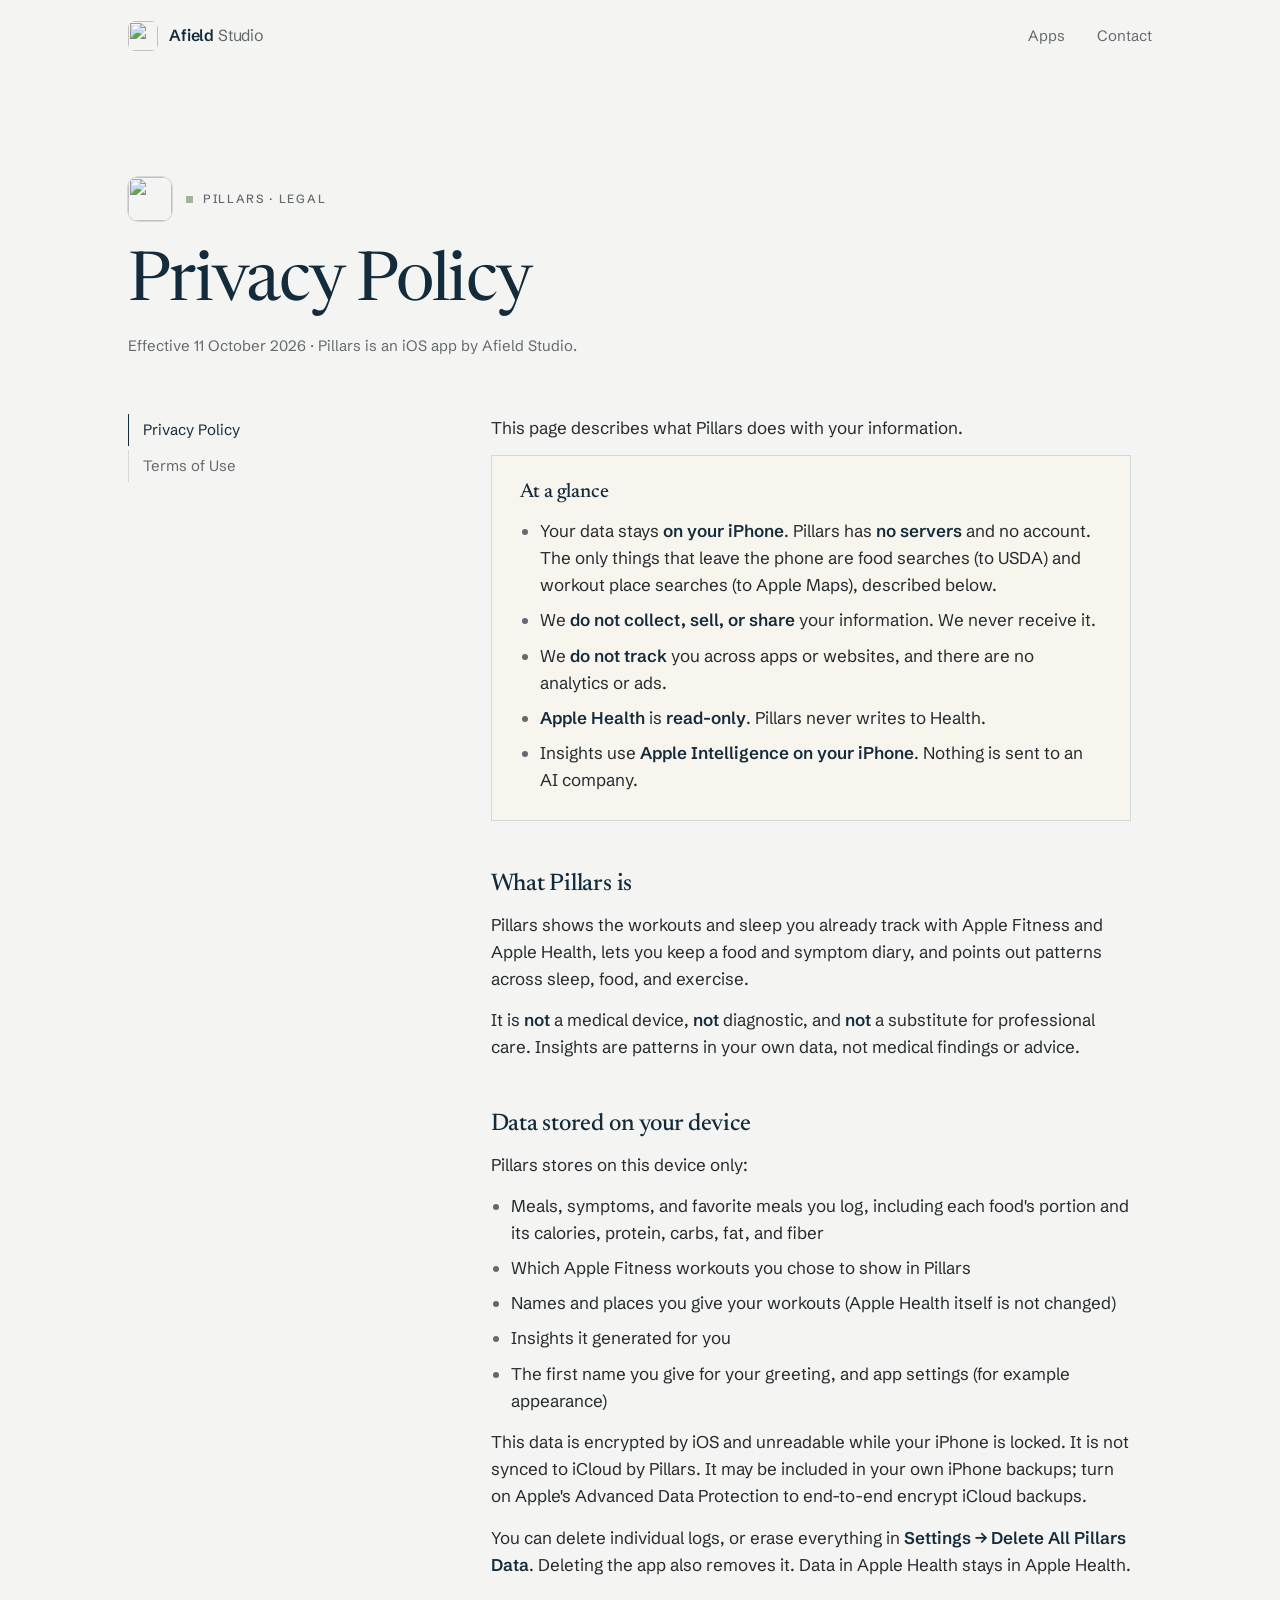
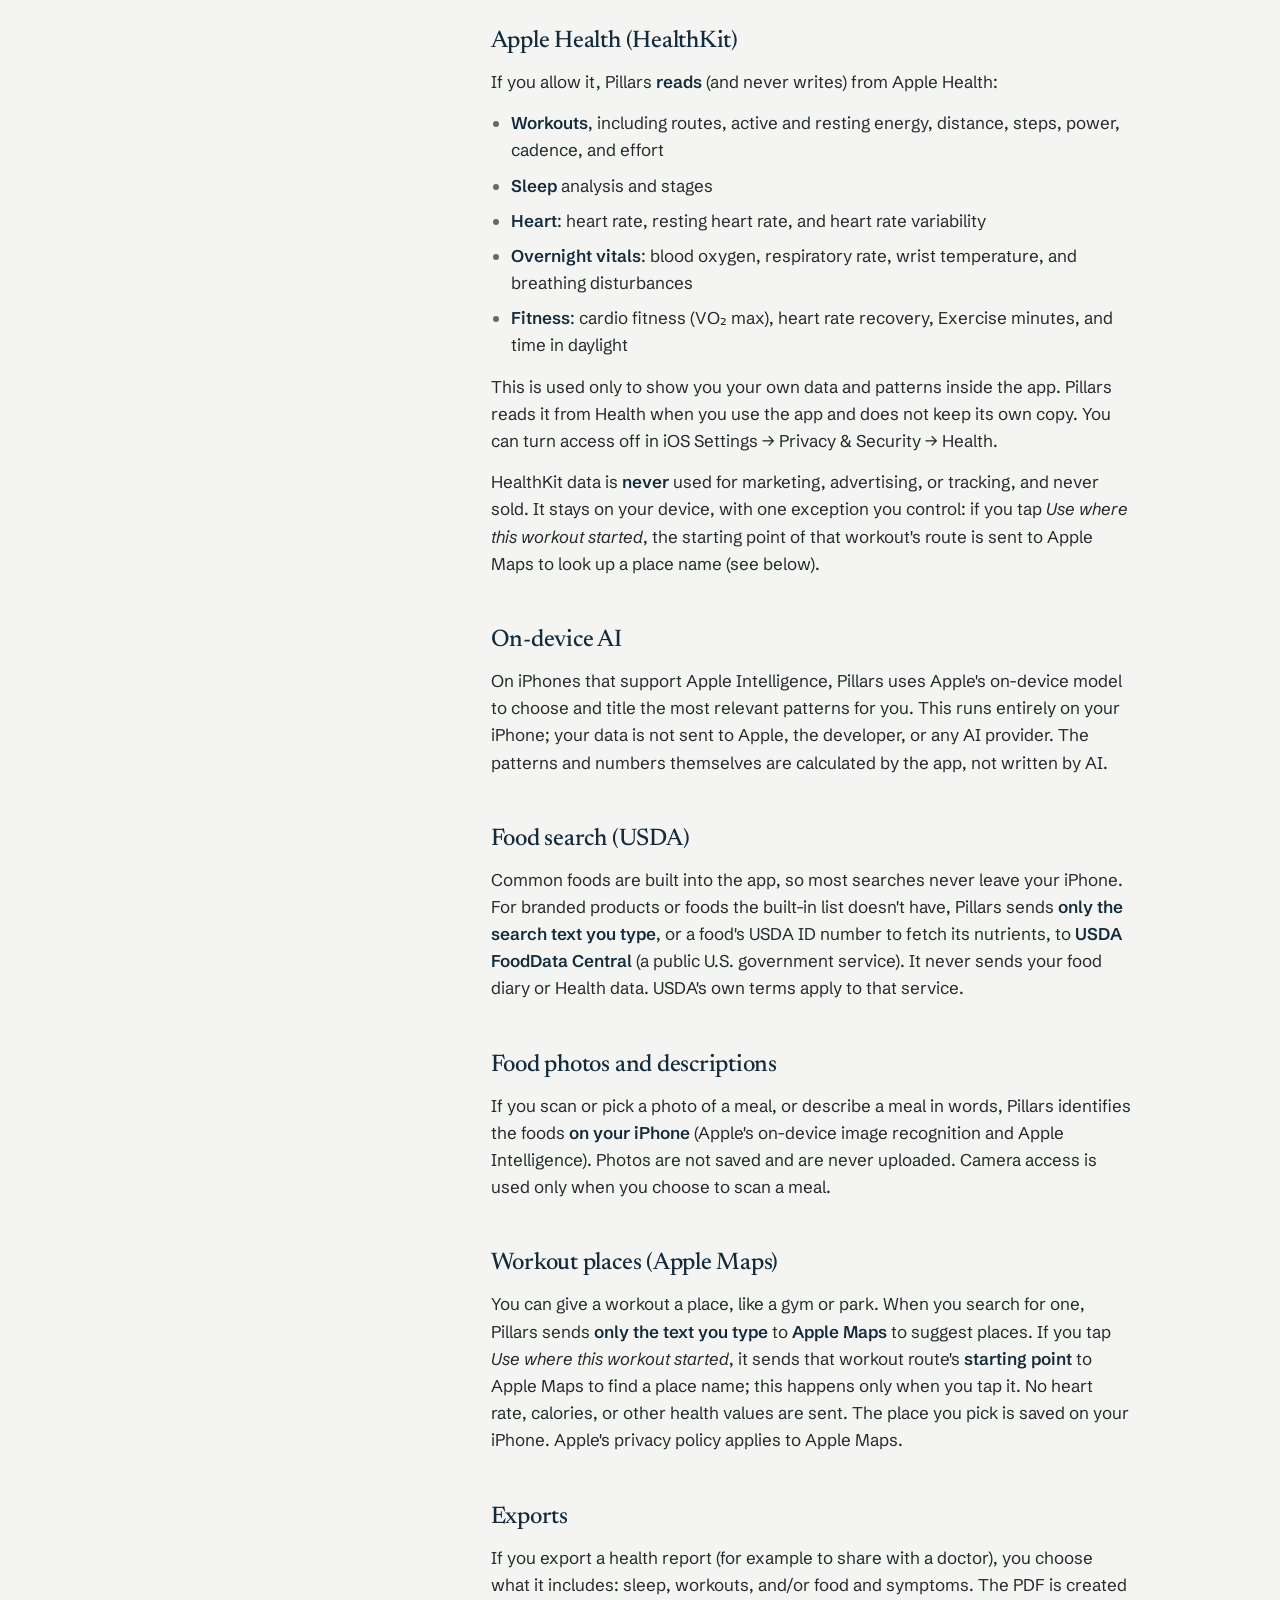
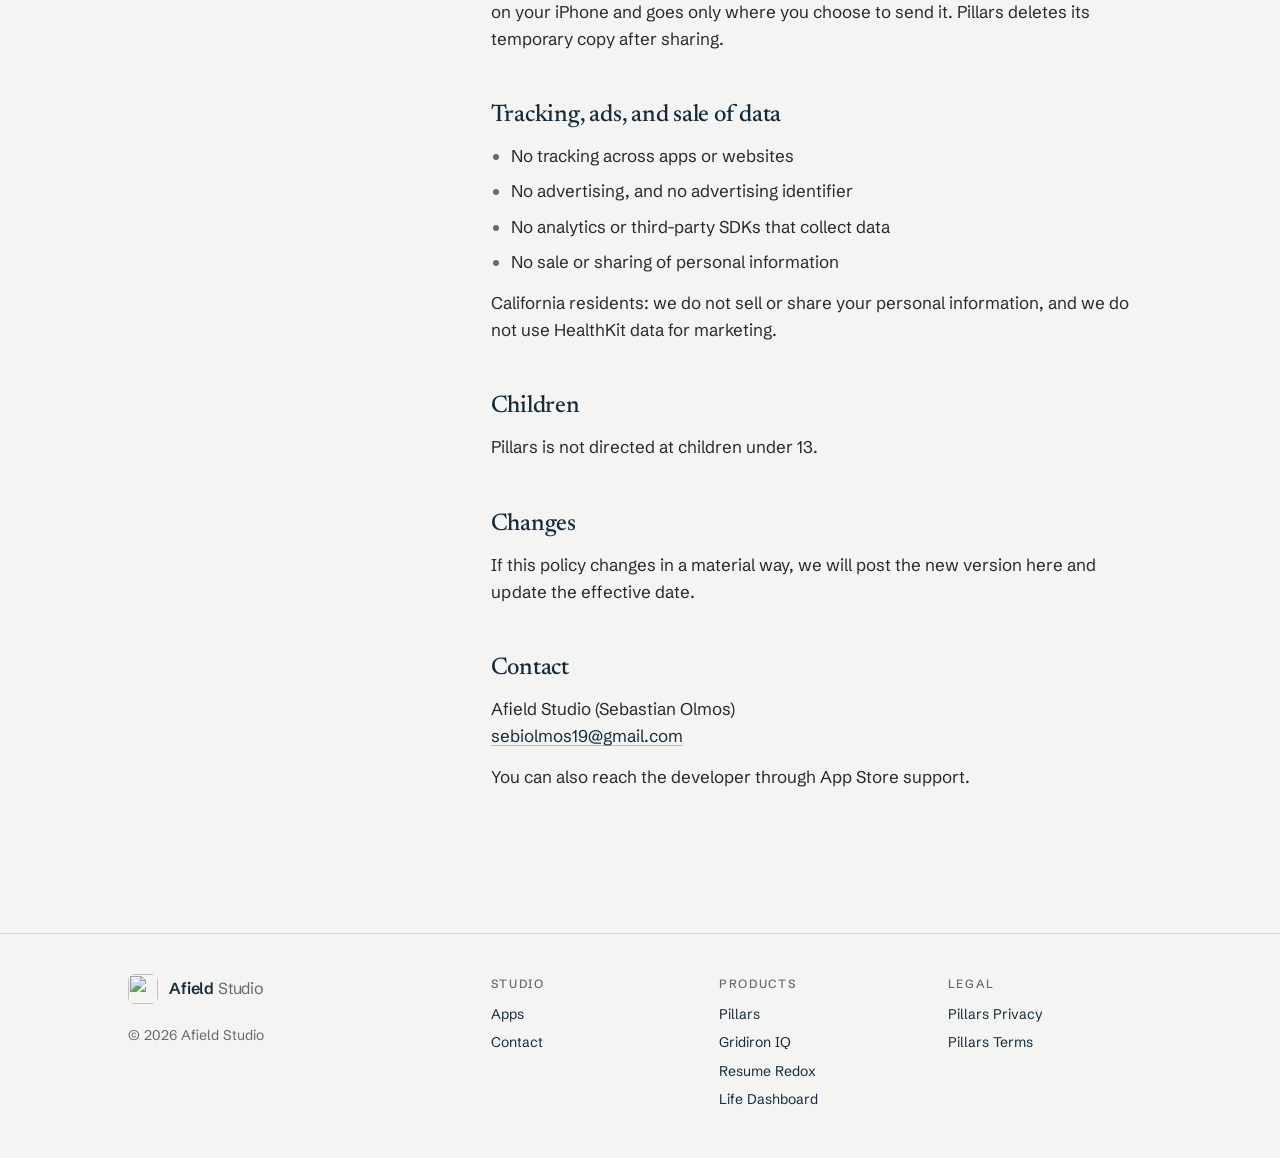
==== pillars/privacy/index.html @ 69699049 "Redesign homepage: intro first, one band per app The homepage opens with a one-line intro and email," ====
<!DOCTYPE html>
<html lang="en">
<head>
<meta charset="UTF-8" />
<meta name="viewport" content="width=device-width, initial-scale=1" />
<title>Privacy Policy · Pillars · Afield Studio</title>
<meta name="description" content="Privacy Policy for Pillars, an iOS app by Afield Studio." />
<meta name="theme-color" content="#f4f5f2" media="(prefers-color-scheme: light)" />
<meta name="theme-color" content="#0f1a21" media="(prefers-color-scheme: dark)" />
<link rel="icon" href="../../favicon.svg" type="image/svg+xml" />
<link rel="apple-touch-icon" href="../../apple-touch-icon.png" />
<link rel="preconnect" href="https://fonts.googleapis.com" />
<link rel="preconnect" href="https://fonts.gstatic.com" crossorigin />
<link href="https://fonts.googleapis.com/css2?family=Newsreader:opsz,wght@6..72,400;6..72,500&family=Schibsted+Grotesk:wght@400;500;600&display=swap" rel="stylesheet" />
<link rel="stylesheet" href="../../assets/css/site.css" />
</head>
<body>
<a class="skip" href="#main">Skip to content</a>

<header class="site-header">
  <div class="wrap">
    <a class="wordmark" href="../../" aria-label="Afield Studio, home">
      <img src="../../assets/img/afield-icon.svg" alt="" width="30" height="30" />
      <span>Afield <i>Studio</i></span>
    </a>
    <nav class="nav" aria-label="Primary">
      <a href="../../#apps">Apps</a>
      <a href="../../#contact">Contact</a>
    </nav>
  </div>
</header>

<main id="main" class="wrap">
  <header class="doc-head">
    <div class="crumb">
      <img src="../../assets/img/pillars-icon.png" alt="" width="44" height="44" />
      <span class="label">Pillars · Legal</span>
    </div>
    <h1>Privacy Policy</h1>
    <p class="effective">Effective 11 October 2026 · Pillars is an iOS app by Afield Studio.</p>
  </header>

  <div class="doc-layout">
    <nav class="doc-tabs" aria-label="Pillars legal pages">
        <a href="../privacy/" aria-current="page">Privacy Policy</a>
        <a href="../terms/">Terms of Use</a>
    </nav>
    <article class="doc">
  <p>This page describes what Pillars does with your information.</p>

  <div class="glance">
  <h2>At a glance</h2>
  <ul>
    <li>Your data stays <strong>on your iPhone</strong>. Pillars has <strong>no servers</strong> and no account. The only things that leave the phone are food searches (to USDA) and workout place searches (to Apple Maps), described below.</li>
    <li>We <strong>do not collect, sell, or share</strong> your information. We never receive it.</li>
    <li>We <strong>do not track</strong> you across apps or websites, and there are no analytics or ads.</li>
    <li><strong>Apple Health</strong> is <strong>read-only</strong>. Pillars never writes to Health.</li>
    <li>Insights use <strong>Apple Intelligence on your iPhone</strong>. Nothing is sent to an AI company.</li>
  </ul>
  </div>

  <h2>What Pillars is</h2>
  <p>Pillars shows the workouts and sleep you already track with Apple Fitness and Apple Health, lets you keep a food and symptom diary, and points out patterns across sleep, food, and exercise.</p>
  <p>It is <strong>not</strong> a medical device, <strong>not</strong> diagnostic, and <strong>not</strong> a substitute for professional care. Insights are patterns in your own data, not medical findings or advice.</p>

  <h2>Data stored on your device</h2>
  <p>Pillars stores on this device only:</p>
  <ul>
    <li>Meals, symptoms, and favorite meals you log, including each food's portion and its calories, protein, carbs, fat, and fiber</li>
    <li>Which Apple Fitness workouts you chose to show in Pillars</li>
    <li>Names and places you give your workouts (Apple Health itself is not changed)</li>
    <li>Insights it generated for you</li>
    <li>The first name you give for your greeting, and app settings (for example appearance)</li>
  </ul>
  <p>This data is encrypted by iOS and unreadable while your iPhone is locked. It is not synced to iCloud by Pillars. It may be included in your own iPhone backups; turn on Apple's Advanced Data Protection to end-to-end encrypt iCloud backups.</p>
  <p>You can delete individual logs, or erase everything in <strong>Settings → Delete All Pillars Data</strong>. Deleting the app also removes it. Data in Apple Health stays in Apple Health.</p>

  <h2>Apple Health (HealthKit)</h2>
  <p>If you allow it, Pillars <strong>reads</strong> (and never writes) from Apple Health:</p>
  <ul>
    <li><strong>Workouts</strong>, including routes, active and resting energy, distance, steps, power, cadence, and effort</li>
    <li><strong>Sleep</strong> analysis and stages</li>
    <li><strong>Heart</strong>: heart rate, resting heart rate, and heart rate variability</li>
    <li><strong>Overnight vitals</strong>: blood oxygen, respiratory rate, wrist temperature, and breathing disturbances</li>
    <li><strong>Fitness</strong>: cardio fitness (VO₂ max), heart rate recovery, Exercise minutes, and time in daylight</li>
  </ul>
  <p>This is used only to show you your own data and patterns inside the app. Pillars reads it from Health when you use the app and does not keep its own copy. You can turn access off in iOS Settings → Privacy &amp; Security → Health.</p>
  <p>HealthKit data is <strong>never</strong> used for marketing, advertising, or tracking, and never sold. It stays on your device, with one exception you control: if you tap <em>Use where this workout started</em>, the starting point of that workout's route is sent to Apple Maps to look up a place name (see below).</p>

  <h2>On-device AI</h2>
  <p>On iPhones that support Apple Intelligence, Pillars uses Apple's on-device model to choose and title the most relevant patterns for you. This runs entirely on your iPhone; your data is not sent to Apple, the developer, or any AI provider. The patterns and numbers themselves are calculated by the app, not written by AI.</p>

  <h2>Food search (USDA)</h2>
  <p>Common foods are built into the app, so most searches never leave your iPhone. For branded products or foods the built-in list doesn't have, Pillars sends <strong>only the search text you type</strong>, or a food's USDA ID number to fetch its nutrients, to <strong>USDA FoodData Central</strong> (a public U.S. government service). It never sends your food diary or Health data. USDA's own terms apply to that service.</p>

  <h2>Food photos and descriptions</h2>
  <p>If you scan or pick a photo of a meal, or describe a meal in words, Pillars identifies the foods <strong>on your iPhone</strong> (Apple's on-device image recognition and Apple Intelligence). Photos are not saved and are never uploaded. Camera access is used only when you choose to scan a meal.</p>

  <h2>Workout places (Apple Maps)</h2>
  <p>You can give a workout a place, like a gym or park. When you search for one, Pillars sends <strong>only the text you type</strong> to <strong>Apple Maps</strong> to suggest places. If you tap <em>Use where this workout started</em>, it sends that workout route's <strong>starting point</strong> to Apple Maps to find a place name; this happens only when you tap it. No heart rate, calories, or other health values are sent. The place you pick is saved on your iPhone. Apple's privacy policy applies to Apple Maps.</p>

  <h2>Exports</h2>
  <p>If you export a health report (for example to share with a doctor), you choose what it includes: sleep, workouts, and/or food and symptoms. The PDF is created on your iPhone and goes only where you choose to send it. Pillars deletes its temporary copy after sharing.</p>

  <h2>Tracking, ads, and sale of data</h2>
  <ul>
    <li>No tracking across apps or websites</li>
    <li>No advertising, and no advertising identifier</li>
    <li>No analytics or third-party SDKs that collect data</li>
    <li>No sale or sharing of personal information</li>
  </ul>
  <p>California residents: we do not sell or share your personal information, and we do not use HealthKit data for marketing.</p>

  <h2>Children</h2>
  <p>Pillars is not directed at children under 13.</p>

  <h2>Changes</h2>
  <p>If this policy changes in a material way, we will post the new version here and update the effective date.</p>

  <h2>Contact</h2>
  <p>Afield Studio (Sebastian Olmos)<br /><a href="mailto:sebiolmos19@gmail.com">sebiolmos19@gmail.com</a></p>
  <p>You can also reach the developer through App Store support.</p>
    </article>
  </div>
</main>

<footer class="site-footer">
  <div class="wrap">
    <div class="footer-brand">
      <a class="wordmark" href="../../" aria-label="Afield Studio, home">
        <img src="../../assets/img/afield-icon.svg" alt="" width="30" height="30" />
        <span>Afield <i>Studio</i></span>
      </a>
      <p>© <span data-year>2026</span> Afield Studio</p>
    </div>
    <div class="footer-cols">
      <div>
        <h2>Studio</h2>
        <ul>
          <li><a href="../../#apps">Apps</a></li>
          <li><a href="../../#contact">Contact</a></li>
        </ul>
      </div>
      <div>
        <h2>Products</h2>
        <ul>
          <li><a href="../../#pillars">Pillars</a></li>
          <li><a href="../../#gridiron-iq">Gridiron IQ</a></li>
          <li><a href="../../#resume-redox">Resume Redox</a></li>
          <li><a href="../../#life-dashboard">Life Dashboard</a></li>
        </ul>
      </div>
      <div>
        <h2>Legal</h2>
        <ul>
          <li><a href="../privacy/">Pillars Privacy</a></li>
          <li><a href="../terms/">Pillars Terms</a></li>
        </ul>
      </div>
    </div>
  </div>
</footer>
<script src="../../assets/js/main.js"></script>
</body>
</html>
---- assets/css/site.css ----
/* Afield Studio — styles for the product legal pages. The homepage uses home.css. */
:root {
  --cream: #f3efe6;
  --cream-raised: #f8f5ee;
  --navy: #142b3b;
  --sage: #a4b3a0;
  --charcoal: #252a2d;
  --gray: #646a6b;
  --line: rgba(20, 43, 59, 0.14);
  --line-strong: rgba(20, 43, 59, 0.28);

  --bg: #f4f5f2;
  --bg-raised: var(--cream-raised);
  --ink: var(--navy);
  --ink-body: var(--charcoal);
  --ink-soft: var(--gray);

  --serif: "Newsreader", "Iowan Old Style", Georgia, serif;
  --sans: "Schibsted Grotesk", "Helvetica Neue", Arial, sans-serif;

  --page: 1120px;
  --gutter: clamp(16px, 5vw, 48px);
  --ease: cubic-bezier(.2, .7, .2, 1);
  color-scheme: light;
}
@media (prefers-color-scheme: dark) {
  :root {
    --bg: #0f1a21;
    --bg-raised: #142534;
    --ink: #f3efe6;
    --ink-body: #dcd8cf;
    --ink-soft: #9ba3a3;
    --line: rgba(243, 239, 230, 0.12);
    --line-strong: rgba(243, 239, 230, 0.26);
    color-scheme: dark;
  }
}

*, *::before, *::after { box-sizing: border-box; }
html { scroll-behavior: smooth; scroll-padding-top: 88px; }
body {
  margin: 0;
  background: var(--bg);
  color: var(--ink-body);
  font-family: var(--sans);
  font-size: 17px;
  line-height: 1.6;
  -webkit-font-smoothing: antialiased;
  text-rendering: optimizeLegibility;
}
img { display: block; max-width: 100%; }
a { color: inherit; }
:focus-visible { outline: 2px solid var(--ink); outline-offset: 3px; border-radius: 2px; }
::selection { background: var(--sage); color: var(--navy); }

.wrap { max-width: var(--page); margin: 0 auto; padding: 0 var(--gutter); }
.skip {
  position: absolute; left: var(--gutter); top: -60px; z-index: 20;
  background: var(--ink); color: var(--bg); padding: 8px 14px; text-decoration: none; font-size: 14px;
}
.skip:focus { top: 12px; }

/* Small uppercase label; the sage square echoes the logo's centre. */
.label {
  display: inline-flex; align-items: center; gap: 10px;
  font-size: 12px; font-weight: 500; letter-spacing: .14em; text-transform: uppercase; color: var(--ink-soft);
}
.label::before { content: ""; width: 7px; height: 7px; background: var(--sage); flex: none; }

/* ---------- Header ---------- */
.site-header {
  position: sticky; top: 0; z-index: 10;
  background: var(--bg);
  border-bottom: 1px solid transparent;
  transition: border-color .3s var(--ease);
}
.site-header.scrolled { border-bottom-color: var(--line); }
.site-header .wrap { display: flex; align-items: center; justify-content: space-between; height: 72px; }

.wordmark { display: inline-flex; align-items: center; gap: 11px; text-decoration: none; color: var(--ink); }
.wordmark img { width: 30px; height: 30px; border-radius: 7px; }
.wordmark span { font-size: 16px; font-weight: 600; letter-spacing: -0.01em; }
.wordmark span i { font-style: normal; font-weight: 400; color: var(--ink-soft); }

.nav { display: flex; align-items: center; gap: clamp(18px, 3vw, 32px); }
.nav a { font-size: 15px; text-decoration: none; color: var(--ink-soft); transition: color .2s var(--ease); }
.nav a:hover, .nav a[aria-current="page"] { color: var(--ink); }
.ext::after { content: "↗"; display: inline-block; margin-left: 3px; font-size: .85em; transition: transform .25s var(--ease); }
a:hover > .ext::after, .ext:hover::after { transform: translate(2px, -2px); }

/* ---------- Footer ---------- */
.site-footer { border-top: 1px solid var(--line); padding: 40px 0 48px; font-size: 14px; color: var(--ink-soft); }
.site-footer .wrap { display: grid; grid-template-columns: 1fr 2fr; gap: 32px; }
.footer-cols { display: grid; grid-template-columns: repeat(3, minmax(0, 1fr)); gap: 24px; }
.footer-cols h2 { margin: 0 0 10px; font-size: 12px; font-weight: 500; letter-spacing: .14em; text-transform: uppercase; }
.footer-cols ul { margin: 0; padding: 0; list-style: none; display: grid; gap: 6px; }
.footer-cols a { color: var(--ink); text-decoration: none; }
.footer-cols a:hover { text-decoration: underline; text-underline-offset: 3px; }
.footer-brand p { margin: 14px 0 0; }

/* ---------- Legal pages ---------- */
.doc-head { padding: clamp(56px, 9vw, 104px) 0 clamp(36px, 5vw, 56px); }
.doc-head .crumb { display: flex; align-items: center; gap: 14px; }
.doc-head .crumb img { width: 44px; height: 44px; border-radius: 11px; box-shadow: 0 0 0 1px var(--line); }
.doc-head h1 {
  font-family: var(--serif); font-weight: 400; color: var(--ink);
  font-size: clamp(40px, 6vw, 68px); line-height: 1.04; letter-spacing: -0.025em; margin: 28px 0 14px;
}
.doc-head .effective { margin: 0; font-size: 15px; color: var(--ink-soft); }
.doc-layout { display: grid; grid-template-columns: 1fr 2fr; gap: 32px; padding-bottom: clamp(72px, 10vw, 128px); }
.doc-tabs { position: sticky; top: 104px; align-self: start; display: grid; gap: 4px; font-size: 15px; }
.doc-tabs a { text-decoration: none; color: var(--ink-soft); padding: 4px 0 4px 14px; border-left: 1px solid var(--line); }
.doc-tabs a:hover { color: var(--ink); }
.doc-tabs a[aria-current="page"] { color: var(--ink); border-left-color: var(--ink); }

.doc { max-width: 64ch; }
.doc > :first-child { margin-top: 0; }
.doc h2 {
  font-family: var(--serif); font-weight: 500; color: var(--ink);
  font-size: 24px; line-height: 1.25; letter-spacing: -0.01em; margin: 48px 0 12px;
}
.doc p, .doc ul, .doc ol { margin: 0 0 14px; }
.doc ul, .doc ol { padding-left: 1.2em; }
.doc li { margin-bottom: 8px; }
.doc li::marker { color: var(--ink-soft); }
.doc strong { color: var(--ink); font-weight: 600; }
.doc a { color: var(--ink); text-underline-offset: 3px; text-decoration-color: var(--line-strong); }
.doc a:hover { text-decoration-color: currentColor; }
.doc .glance {
  background: var(--bg-raised); border: 1px solid var(--line); padding: 24px 28px 12px; margin-bottom: 8px;
}
.doc .glance h2 { margin-top: 0; font-size: 20px; }

/* ---------- Responsive ---------- */
@media (max-width: 860px) {
  .site-footer .wrap, .doc-layout { grid-template-columns: 1fr; }
  .doc-tabs { position: static; display: flex; gap: 22px; border-bottom: 1px solid var(--line); }
  .doc-tabs a { border-left: 0; padding: 0 0 10px; margin-bottom: -1px; border-bottom: 1px solid transparent; }
  .doc-tabs a[aria-current="page"] { border-bottom-color: var(--ink); }
}
@media (max-width: 520px) {
  body { font-size: 16px; }
  .site-header .wrap { height: 64px; }
  .nav { gap: 16px; }
  .nav a { font-size: 14px; }
  .footer-cols { grid-template-columns: repeat(2, minmax(0, 1fr)); }
  .doc .glance { padding: 20px 18px 8px; }
}
@media (prefers-reduced-motion: reduce) {
  html { scroll-behavior: auto; }
  *, *::before, *::after { transition: none !important; }
}
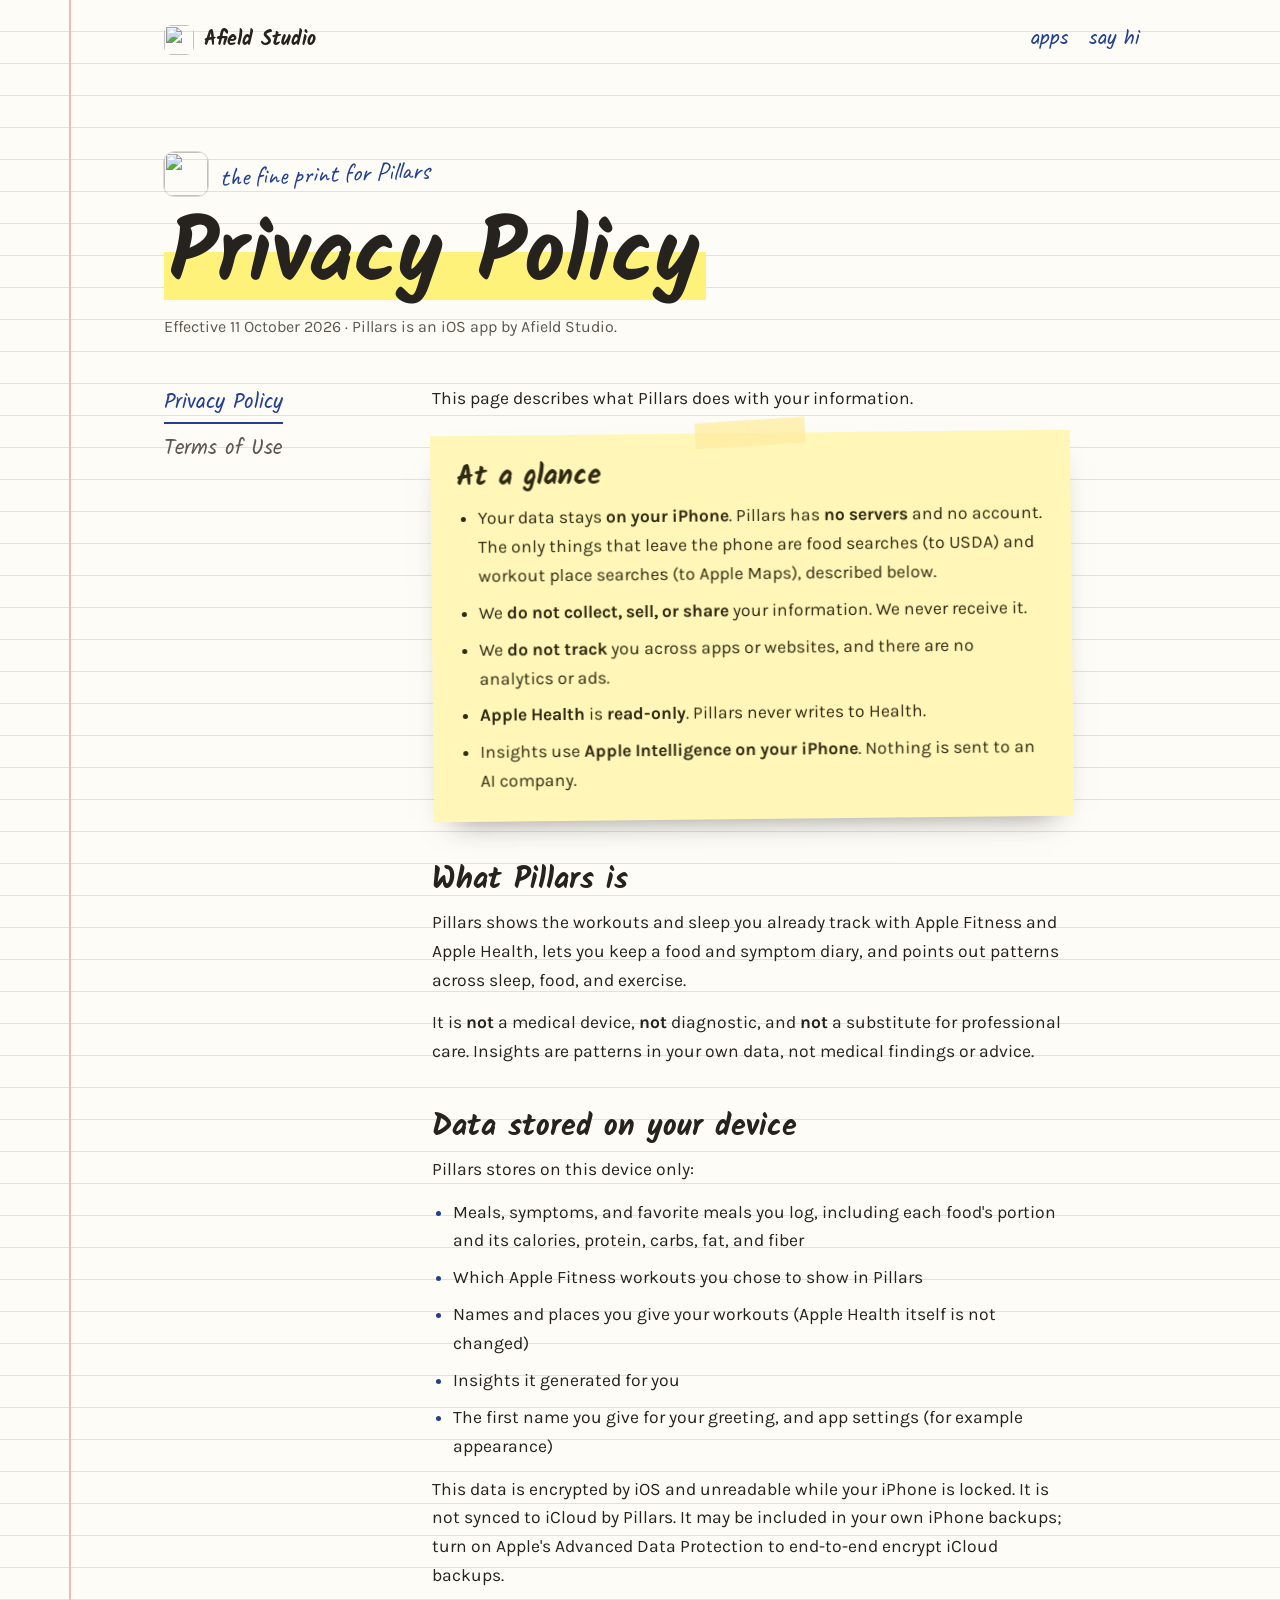
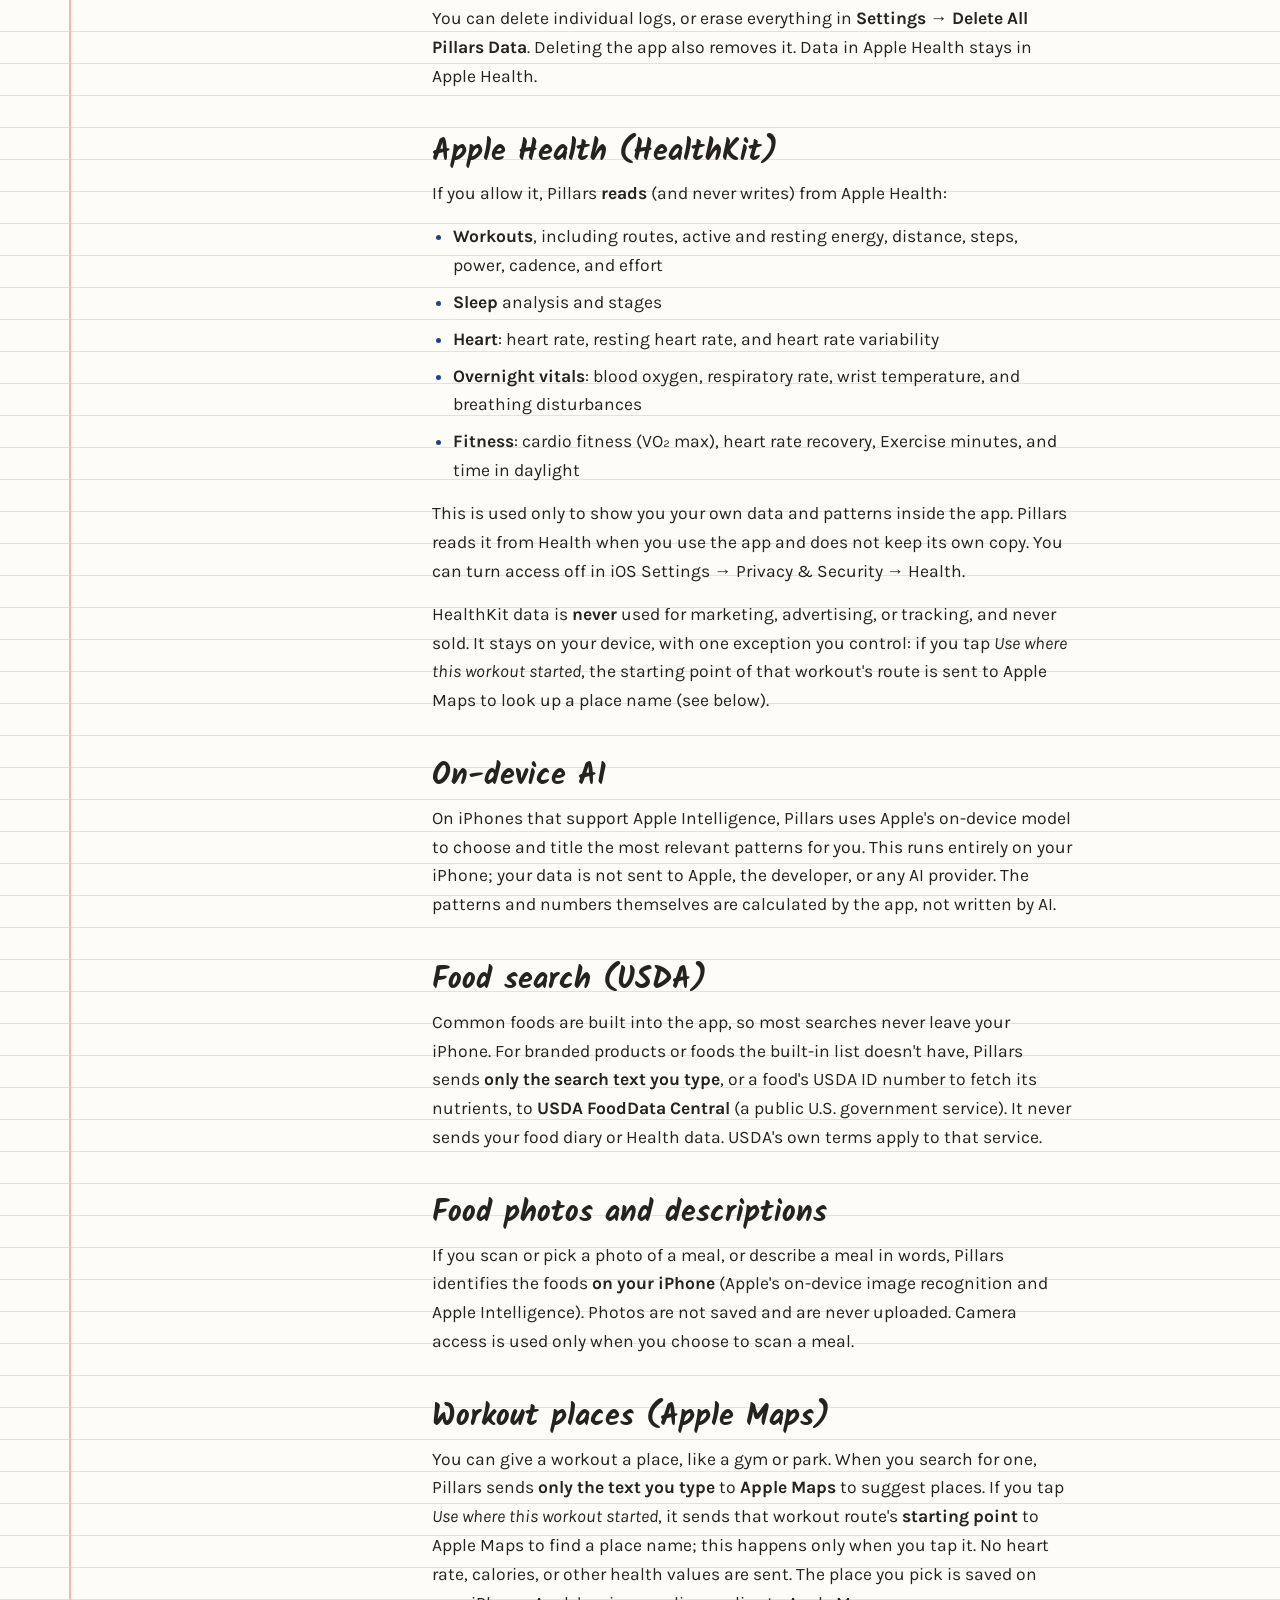
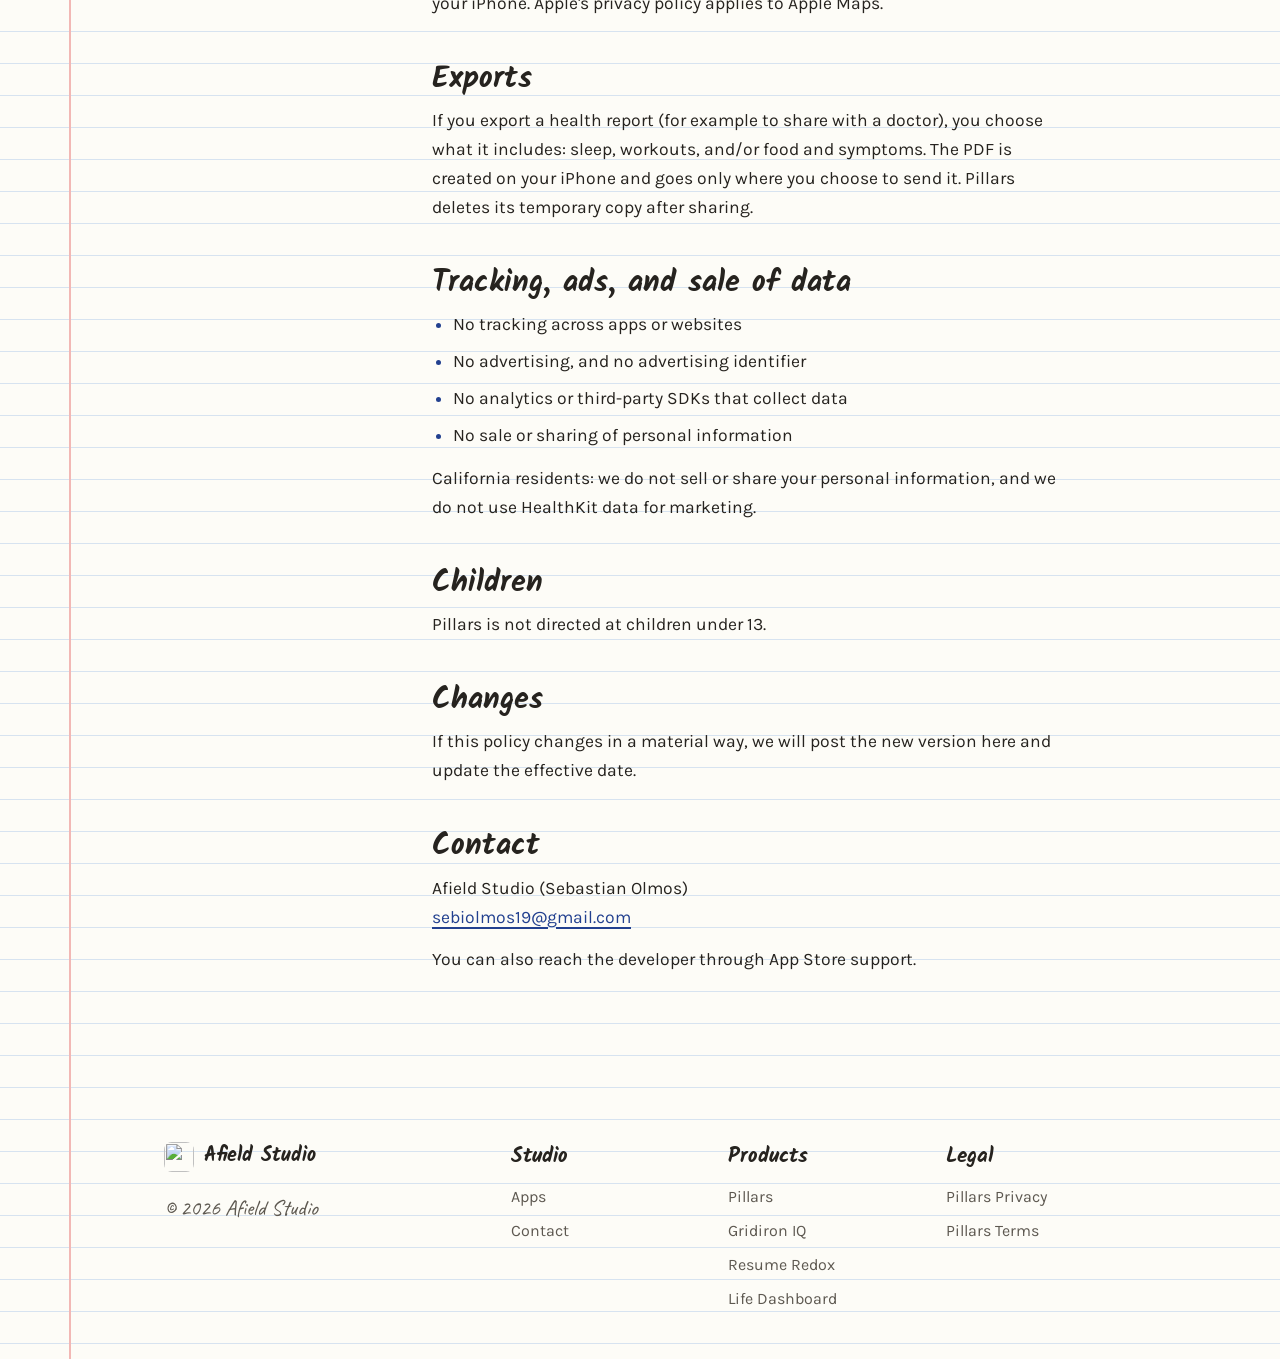
==== commit a22b5912: "Match the Pillars legal pages to the notebook homepage Lined paper with a margin, handwritten headin" ====
--- a/pillars/privacy/index.html
+++ b/pillars/privacy/index.html
@@ -5,13 +5,13 @@
 <meta name="viewport" content="width=device-width, initial-scale=1" />
 <title>Privacy Policy · Pillars · Afield Studio</title>
 <meta name="description" content="Privacy Policy for Pillars, an iOS app by Afield Studio." />
-<meta name="theme-color" content="#f4f5f2" media="(prefers-color-scheme: light)" />
-<meta name="theme-color" content="#0f1a21" media="(prefers-color-scheme: dark)" />
+<meta name="theme-color" content="#fdfcf7" media="(prefers-color-scheme: light)" />
+<meta name="theme-color" content="#1b1e24" media="(prefers-color-scheme: dark)" />
 <link rel="icon" href="../../favicon.svg" type="image/svg+xml" />
 <link rel="apple-touch-icon" href="../../apple-touch-icon.png" />
 <link rel="preconnect" href="https://fonts.googleapis.com" />
 <link rel="preconnect" href="https://fonts.gstatic.com" crossorigin />
-<link href="https://fonts.googleapis.com/css2?family=Newsreader:opsz,wght@6..72,400;6..72,500&family=Schibsted+Grotesk:wght@400;500;600&display=swap" rel="stylesheet" />
+<link href="https://fonts.googleapis.com/css2?family=Kalam:wght@400;700&family=Karla:wght@400;500;700&family=Caveat:wght@600&display=swap" rel="stylesheet" />
 <link rel="stylesheet" href="../../assets/css/site.css" />
 </head>
 <body>
@@ -24,8 +24,8 @@
       <span>Afield <i>Studio</i></span>
     </a>
     <nav class="nav" aria-label="Primary">
-      <a href="../../#apps">Apps</a>
-      <a href="../../#contact">Contact</a>
+      <a href="../../#apps">apps</a>
+      <a href="../../#contact">say hi</a>
     </nav>
   </div>
 </header>
@@ -34,9 +34,9 @@
   <header class="doc-head">
     <div class="crumb">
       <img src="../../assets/img/pillars-icon.png" alt="" width="44" height="44" />
-      <span class="label">Pillars · Legal</span>
+      <span class="label">the fine print for Pillars</span>
     </div>
-    <h1>Privacy Policy</h1>
+    <h1><span>Privacy Policy</span></h1>
     <p class="effective">Effective 11 October 2026 · Pillars is an iOS app by Afield Studio.</p>
   </header>
 
--- a/assets/css/site.css
+++ b/assets/css/site.css
@@ -1,152 +1,113 @@
-/* Afield Studio — styles for the product legal pages. The homepage uses home.css. */
+/* Afield Studio — product legal pages, in the same notebook style as the homepage (home.css).
+   Lined paper, handwritten headings, a taped sticky note for the summary. Body text stays plain for reading. */
 :root {
-  --cream: #f3efe6;
-  --cream-raised: #f8f5ee;
-  --navy: #142b3b;
-  --sage: #a4b3a0;
-  --charcoal: #252a2d;
-  --gray: #646a6b;
-  --line: rgba(20, 43, 59, 0.14);
-  --line-strong: rgba(20, 43, 59, 0.28);
-
-  --bg: #f4f5f2;
-  --bg-raised: var(--cream-raised);
-  --ink: var(--navy);
-  --ink-body: var(--charcoal);
-  --ink-soft: var(--gray);
-
-  --serif: "Newsreader", "Iowan Old Style", Georgia, serif;
-  --sans: "Schibsted Grotesk", "Helvetica Neue", Arial, sans-serif;
-
-  --page: 1120px;
-  --gutter: clamp(16px, 5vw, 48px);
-  --ease: cubic-bezier(.2, .7, .2, 1);
+  --paper: #fdfcf7;
+  --rule: #d7e3f0;
+  --margin: #f2b8b5;
+  --pen: #22408f;
+  --ink: #26231f;
+  --ink-soft: #5d5850;
+  --line: rgba(38, 35, 31, .16);
+  --sticky: #fff6b8;
+  --sticky-ink: #2f2a12;
+  --tape: rgba(255, 236, 160, .78);
+  --hand: "Kalam", "Bradley Hand", cursive;
+  --scrawl: "Caveat", "Bradley Hand", cursive;
+  --sans: "Karla", "Helvetica Neue", Arial, sans-serif;
+  --page: 1080px;
+  --margin-x: calc(max(20px, 4vw) + 18px);
   color-scheme: light;
 }
 @media (prefers-color-scheme: dark) {
   :root {
-    --bg: #0f1a21;
-    --bg-raised: #142534;
-    --ink: #f3efe6;
-    --ink-body: #dcd8cf;
-    --ink-soft: #9ba3a3;
-    --line: rgba(243, 239, 230, 0.12);
-    --line-strong: rgba(243, 239, 230, 0.26);
+    --paper: #1b1e24; --rule: #2a3340; --margin: #6b3a3a; --pen: #9db7ff; --ink: #ece8df; --ink-soft: #b4ada1;
+    --line: rgba(236, 232, 223, .16); --sticky: #e9dc8a; --sticky-ink: #2f2a12; --tape: rgba(240, 220, 140, .45);
     color-scheme: dark;
   }
 }
+@media (max-width: 759px) { :root { --margin-x: 9px; } }
 
 *, *::before, *::after { box-sizing: border-box; }
-html { scroll-behavior: smooth; scroll-padding-top: 88px; }
+html { scroll-behavior: smooth; scroll-padding-top: 96px; }
 body {
-  margin: 0;
-  background: var(--bg);
-  color: var(--ink-body);
-  font-family: var(--sans);
-  font-size: 17px;
-  line-height: 1.6;
-  -webkit-font-smoothing: antialiased;
-  text-rendering: optimizeLegibility;
+  margin: 0; color: var(--ink); font-family: var(--sans); font-size: 17.5px; line-height: 1.65; -webkit-font-smoothing: antialiased;
+  background-color: var(--paper);
+  background-image:
+    linear-gradient(90deg, transparent 0 var(--margin-x), var(--margin) var(--margin-x) calc(var(--margin-x) + 2px), transparent 0),
+    repeating-linear-gradient(transparent 0 31px, var(--rule) 31px 32px);
 }
 img { display: block; max-width: 100%; }
 a { color: inherit; }
-:focus-visible { outline: 2px solid var(--ink); outline-offset: 3px; border-radius: 2px; }
-::selection { background: var(--sage); color: var(--navy); }
+:focus-visible { outline: 2px dashed var(--pen); outline-offset: 4px; border-radius: 3px; }
+::selection { background: #fff27a; color: #26231f; }
 
-.wrap { max-width: var(--page); margin: 0 auto; padding: 0 var(--gutter); }
-.skip {
-  position: absolute; left: var(--gutter); top: -60px; z-index: 20;
-  background: var(--ink); color: var(--bg); padding: 8px 14px; text-decoration: none; font-size: 14px;
-}
-.skip:focus { top: 12px; }
+.wrap { max-width: var(--page); margin: 0 auto; padding-left: max(20px, env(safe-area-inset-left, 0px)); padding-right: max(20px, env(safe-area-inset-right, 0px)); }
+@media (min-width: 760px) { .wrap { padding-left: max(64px, env(safe-area-inset-left, 0px)); padding-right: max(40px, env(safe-area-inset-right, 0px)); } }
+.skip { position: absolute; left: 12px; top: -60px; z-index: 20; background: var(--ink); color: var(--paper); padding: 8px 14px; text-decoration: none; font-size: 14px; }
+.skip:focus { top: 8px; }
 
-/* Small uppercase label; the sage square echoes the logo's centre. */
-.label {
-  display: inline-flex; align-items: center; gap: 10px;
-  font-size: 12px; font-weight: 500; letter-spacing: .14em; text-transform: uppercase; color: var(--ink-soft);
-}
-.label::before { content: ""; width: 7px; height: 7px; background: var(--sage); flex: none; }
+/* Header: same as the homepage */
+.site-header { font-family: var(--hand); font-size: 20px; }
+.site-header .wrap { display: flex; align-items: center; justify-content: space-between; gap: 16px; min-height: 80px; }
+.wordmark { display: inline-flex; align-items: center; gap: 10px; text-decoration: none; color: var(--ink); font-weight: 700; font-family: var(--hand); font-size: 20px; }
+.wordmark img { width: 30px; height: 30px; border-radius: 8px; }
+.wordmark span i { font-style: normal; }
+.nav { display: flex; gap: 20px; }
+.nav a { color: var(--pen); text-decoration: none; border-bottom: 2px solid transparent; min-height: 44px; display: inline-flex; align-items: center; }
+.nav a:hover { border-bottom-color: var(--pen); }
 
-/* ---------- Header ---------- */
-.site-header {
-  position: sticky; top: 0; z-index: 10;
-  background: var(--bg);
-  border-bottom: 1px solid transparent;
-  transition: border-color .3s var(--ease);
-}
-.site-header.scrolled { border-bottom-color: var(--line); }
-.site-header .wrap { display: flex; align-items: center; justify-content: space-between; height: 72px; }
+/* Title */
+.doc-head { padding: clamp(32px, 6vw, 72px) 0 clamp(28px, 4vw, 44px); }
+.doc-head .crumb { display: flex; align-items: center; gap: 12px; }
+.doc-head .crumb img { width: 44px; height: 44px; border-radius: 11px; box-shadow: 0 0 0 1px var(--line); }
+.label { font-family: var(--scrawl); font-size: 26px; color: var(--pen); transform: rotate(-2deg); display: inline-block; }
+.doc-head h1 { font-family: var(--hand); font-weight: 700; font-size: clamp(46px, 7.5vw, 88px); line-height: 1; margin: 18px 0 12px; }
+.doc-head h1 span { background: linear-gradient(transparent 46%, #fff27a 46% 80%, transparent 80%); padding: 0 .06em; }
+@media (prefers-color-scheme: dark) { .doc-head h1 span { background: linear-gradient(transparent 46%, rgba(255, 226, 90, .38) 46% 80%, transparent 80%); } }
+.doc-head .effective { margin: 0; font-size: 16px; color: var(--ink-soft); }
 
-.wordmark { display: inline-flex; align-items: center; gap: 11px; text-decoration: none; color: var(--ink); }
-.wordmark img { width: 30px; height: 30px; border-radius: 7px; }
-.wordmark span { font-size: 16px; font-weight: 600; letter-spacing: -0.01em; }
-.wordmark span i { font-style: normal; font-weight: 400; color: var(--ink-soft); }
+/* Body */
+.doc-layout { display: grid; grid-template-columns: 220px minmax(0, 1fr); gap: 48px; padding-bottom: clamp(72px, 10vw, 120px); }
+.doc-tabs { position: sticky; top: 24px; align-self: start; display: grid; gap: 6px; font-family: var(--hand); font-size: 21px; }
+.doc-tabs a { text-decoration: none; color: var(--ink-soft); min-height: 40px; display: inline-flex; align-items: center; justify-self: start; border-bottom: 2px solid transparent; }
+.doc-tabs a:hover { color: var(--pen); }
+.doc-tabs a[aria-current="page"] { color: var(--pen); border-bottom-color: var(--pen); }
 
-.nav { display: flex; align-items: center; gap: clamp(18px, 3vw, 32px); }
-.nav a { font-size: 15px; text-decoration: none; color: var(--ink-soft); transition: color .2s var(--ease); }
-.nav a:hover, .nav a[aria-current="page"] { color: var(--ink); }
-.ext::after { content: "↗"; display: inline-block; margin-left: 3px; font-size: .85em; transition: transform .25s var(--ease); }
-a:hover > .ext::after, .ext:hover::after { transform: translate(2px, -2px); }
-
-/* ---------- Footer ---------- */
-.site-footer { border-top: 1px solid var(--line); padding: 40px 0 48px; font-size: 14px; color: var(--ink-soft); }
-.site-footer .wrap { display: grid; grid-template-columns: 1fr 2fr; gap: 32px; }
-.footer-cols { display: grid; grid-template-columns: repeat(3, minmax(0, 1fr)); gap: 24px; }
-.footer-cols h2 { margin: 0 0 10px; font-size: 12px; font-weight: 500; letter-spacing: .14em; text-transform: uppercase; }
-.footer-cols ul { margin: 0; padding: 0; list-style: none; display: grid; gap: 6px; }
-.footer-cols a { color: var(--ink); text-decoration: none; }
-.footer-cols a:hover { text-decoration: underline; text-underline-offset: 3px; }
-.footer-brand p { margin: 14px 0 0; }
-
-/* ---------- Legal pages ---------- */
-.doc-head { padding: clamp(56px, 9vw, 104px) 0 clamp(36px, 5vw, 56px); }
-.doc-head .crumb { display: flex; align-items: center; gap: 14px; }
-.doc-head .crumb img { width: 44px; height: 44px; border-radius: 11px; box-shadow: 0 0 0 1px var(--line); }
-.doc-head h1 {
-  font-family: var(--serif); font-weight: 400; color: var(--ink);
-  font-size: clamp(40px, 6vw, 68px); line-height: 1.04; letter-spacing: -0.025em; margin: 28px 0 14px;
-}
-.doc-head .effective { margin: 0; font-size: 15px; color: var(--ink-soft); }
-.doc-layout { display: grid; grid-template-columns: 1fr 2fr; gap: 32px; padding-bottom: clamp(72px, 10vw, 128px); }
-.doc-tabs { position: sticky; top: 104px; align-self: start; display: grid; gap: 4px; font-size: 15px; }
-.doc-tabs a { text-decoration: none; color: var(--ink-soft); padding: 4px 0 4px 14px; border-left: 1px solid var(--line); }
-.doc-tabs a:hover { color: var(--ink); }
-.doc-tabs a[aria-current="page"] { color: var(--ink); border-left-color: var(--ink); }
-
-.doc { max-width: 64ch; }
+.doc { max-width: 64ch; min-width: 0; }
 .doc > :first-child { margin-top: 0; }
-.doc h2 {
-  font-family: var(--serif); font-weight: 500; color: var(--ink);
-  font-size: 24px; line-height: 1.25; letter-spacing: -0.01em; margin: 48px 0 12px;
-}
+.doc h2 { font-family: var(--hand); font-weight: 700; font-size: 30px; line-height: 1.15; margin: 44px 0 10px; }
 .doc p, .doc ul, .doc ol { margin: 0 0 14px; }
 .doc ul, .doc ol { padding-left: 1.2em; }
 .doc li { margin-bottom: 8px; }
-.doc li::marker { color: var(--ink-soft); }
-.doc strong { color: var(--ink); font-weight: 600; }
-.doc a { color: var(--ink); text-underline-offset: 3px; text-decoration-color: var(--line-strong); }
-.doc a:hover { text-decoration-color: currentColor; }
-.doc .glance {
-  background: var(--bg-raised); border: 1px solid var(--line); padding: 24px 28px 12px; margin-bottom: 8px;
-}
-.doc .glance h2 { margin-top: 0; font-size: 20px; }
+.doc li::marker { color: var(--pen); }
+.doc strong { font-weight: 700; }
+.doc a { color: var(--pen); text-decoration-thickness: 2px; text-underline-offset: 4px; }
+.doc a:hover { text-decoration-style: dashed; }
 
-/* ---------- Responsive ---------- */
+/* "At a glance" as a taped sticky note */
+.doc .glance { position: relative; margin: 20px 0 12px; padding: 26px 26px 12px; background: var(--sticky); color: var(--sticky-ink); transform: rotate(-.6deg); box-shadow: 0 16px 30px -20px rgba(38, 35, 31, .6); }
+.doc .glance::before { content: ""; position: absolute; top: -13px; left: 50%; width: 110px; height: 26px; margin-left: -55px; background: var(--tape); transform: rotate(-3deg); }
+.doc .glance h2 { margin-top: 0; font-size: 28px; color: var(--sticky-ink); }
+.doc .glance li::marker { color: var(--sticky-ink); }
+
+/* Footer */
+.site-footer { padding: 32px 0 44px; font-size: 16px; color: var(--ink-soft); }
+.site-footer .wrap { display: grid; grid-template-columns: 1fr 2fr; gap: 32px; }
+.footer-brand p { margin: 10px 0 0; font-family: var(--scrawl); font-size: 22px; }
+.footer-cols { display: grid; grid-template-columns: repeat(3, minmax(0, 1fr)); gap: 24px; }
+.footer-cols h2 { margin: 0 0 6px; font-family: var(--hand); font-weight: 700; font-size: 21px; color: var(--ink); }
+.footer-cols ul { margin: 0; padding: 0; list-style: none; display: grid; gap: 2px; }
+.footer-cols a { text-decoration: none; min-height: 32px; display: inline-flex; align-items: center; }
+.footer-cols a:hover { color: var(--pen); }
+
 @media (max-width: 860px) {
   .site-footer .wrap, .doc-layout { grid-template-columns: 1fr; }
-  .doc-tabs { position: static; display: flex; gap: 22px; border-bottom: 1px solid var(--line); }
-  .doc-tabs a { border-left: 0; padding: 0 0 10px; margin-bottom: -1px; border-bottom: 1px solid transparent; }
-  .doc-tabs a[aria-current="page"] { border-bottom-color: var(--ink); }
+  .doc-layout { gap: 24px; }
+  .doc-tabs { position: static; display: flex; gap: 24px; }
 }
 @media (max-width: 520px) {
-  body { font-size: 16px; }
-  .site-header .wrap { height: 64px; }
-  .nav { gap: 16px; }
-  .nav a { font-size: 14px; }
+  body { font-size: 16.5px; }
   .footer-cols { grid-template-columns: repeat(2, minmax(0, 1fr)); }
-  .doc .glance { padding: 20px 18px 8px; }
+  .doc .glance { padding: 24px 18px 8px; }
 }
-@media (prefers-reduced-motion: reduce) {
-  html { scroll-behavior: auto; }
-  *, *::before, *::after { transition: none !important; }
-}
+@media (prefers-reduced-motion: reduce) { html { scroll-behavior: auto; } * { transition: none !important; } }
